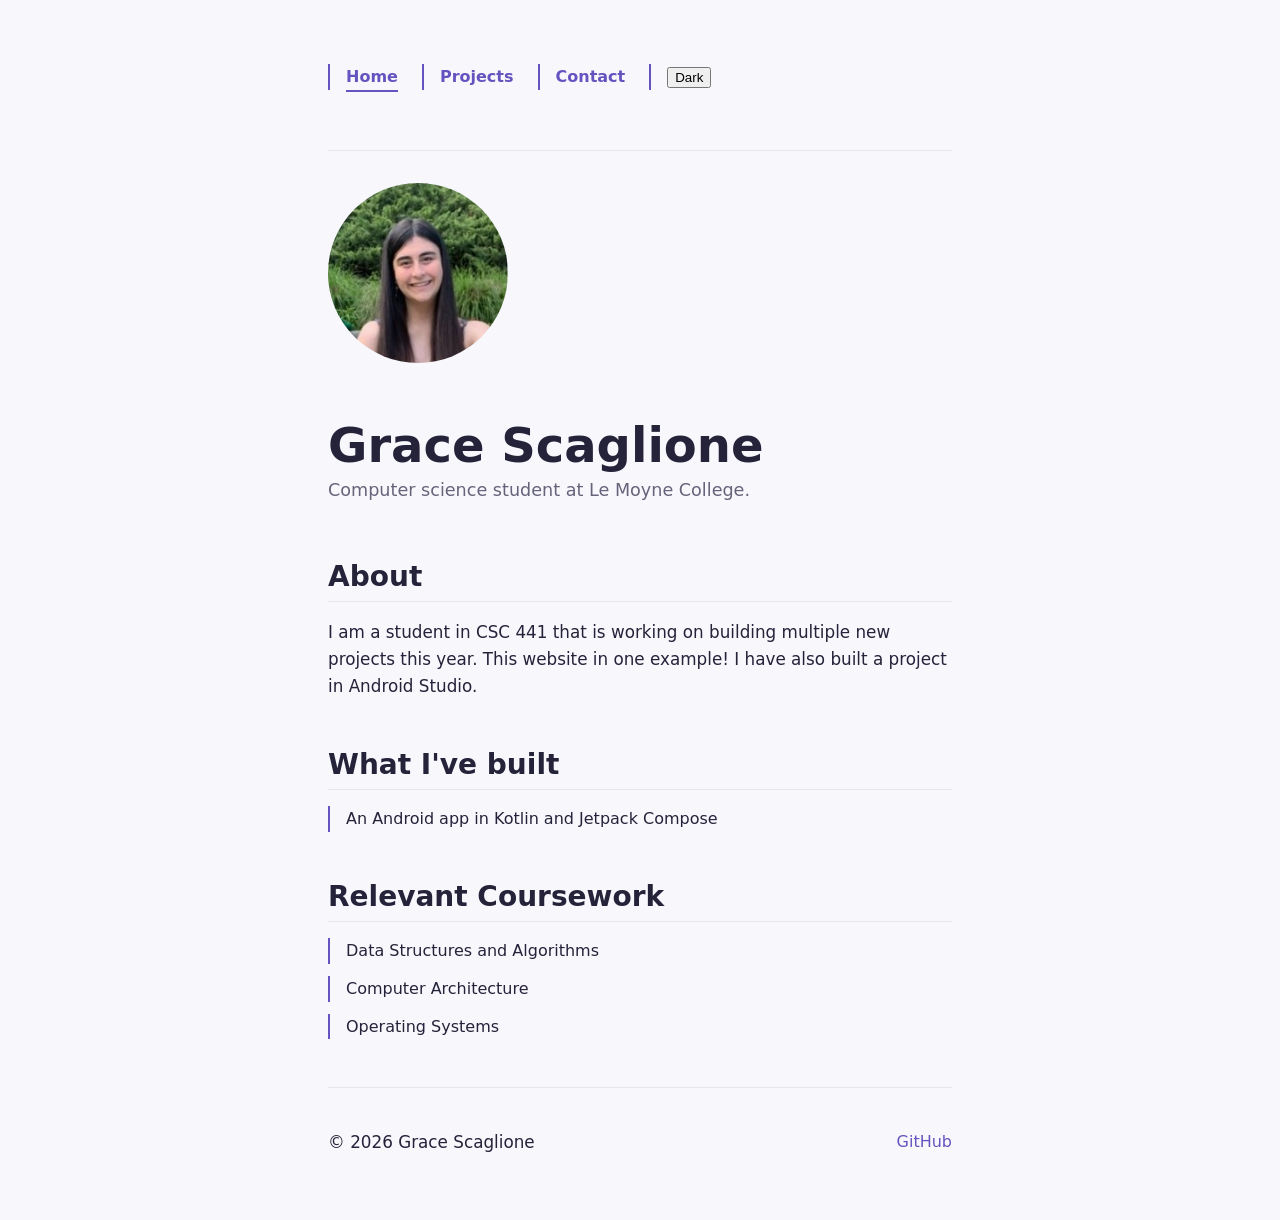
==== index.html @ 2ec55cf5 "lab 16 done" ====
<!DOCTYPE html>
<html lang="en">

<head>
    <meta charset="UTF-8">
    <meta name="viewport" content="width=device-width, initial-scale=1.0">
    <title>Grace Scaglione</title>
    <!-- Class 12: Step 1: a typeface I chose -->
    <link rel="preconnect" href="https://fonts.googleapis.com">
    <link rel="preconnect" href="https://fonts.gstatic.com" crossorigin>
    <link href="https://fonts.googleapis.com/css2?family=Roboto:wght@400;700&display=swap" rel="stylesheet">
    <link rel="stylesheet" href="styles.css">
    <!-- Class 15: Step 1: my third file -->
     <script src="script.js" defer></script>
</head>

<body>
    <nav>
        <ul>
            <li><a href="index.html" class="current">Home</a></li>
            <li><a href="projects.html">Projects</a></li>
            <li><a href="contact.html">Contact</a></li>
            <!-- Class 15: Step 3: the theme button -->
            <li><button id="theme-toggle" type="button">Dark</button></li>
        </ul>
     </nav>
    <!-- Class 11 · Step 2: the page -->
    <header>
        <!-- Class 12: Step 3: an image -->
        <img src="images/me.jpg" alt="Portrait of Grace Scaglione" class="portrait">
        <div>
            <h1>Grace Scaglione</h1>
            <p>Computer science student at Le Moyne College.</p>
        </div>
    </header>
    <main>
        <section>
            <h2>About</h2>
            <p>I am a student in CSC 441 that is working on building multiple new projects this year. This website in
                one example! I have also built a project in Android Studio.</p>
        </section>
        <section>
            <h2>What I've built</h2>
            <ul>
                <li>An Android app in Kotlin and Jetpack Compose</li>
            </ul>
        </section>
        <section>
            <h2>Relevant Coursework</h2>
            <ul>
                <li>Data Structures and Algorithms</li>
                <li>Computer Architecture</li>
                <li>Operating Systems</li>
            </ul>
        </section>
    </main>
    <!-- Lab 12: Task 3: two things in the footer -->
    <footer>
        <!-- Lab 11: Task 3: a link off my page -->
        <!-- Class 15: Step 2: the year, written by JavaScript -->
        <p>© <span id="year"></span> Grace Scaglione</p>
        <a href="https://github.com/scaglione-hub" target="_blank" rel="noopener">GitHub</a>
    </footer>
</body>

</html>
---- styles.css ----
/* Class 16: Step 3: padding counts inside width, not on top of it */
* {
    box-sizing: border-box;
}

/* Class 11: Step 4: the basics */

:root {
    --text: #25233A;
    --text-muted: #66647A;
    --accent: #6554C0;
    --background: #F8F7FC;
    --border: #e5e7eb;
    --error: crimson;
}

body {
    font-family: system-ui, -apple-system, "Segoe UI", sans-serif;
    color: var(--text);
    background: var(--background);
    line-height: 1.6;
    max-width: 42rem;
    margin: 0 auto;
    padding: 3rem 1.5rem;
}

h1 {
    font-size: 3rem;           /* Class 12: Step 2: my own scale */
    line-height: 1.1;
    margin-bottom: 0.25rem;
}

header p {
    color: var(--text-muted);
    font-size: 1.1rem;
    margin-top: 0;
}

h2 {
    font-size: 1.75rem;
    line-height: 1.2;
    margin-top: 2.5rem;
    border-bottom: 1px solid var(--border);
    padding-bottom: 0.5rem;
    margin-bottom: 1rem;
}

p {
    font-size: 1.05rem;
    margin-bottom: 1rem;
}

/* Lab 12: Task 3: footer*/
/* Lab 14: Task 4: footer stacks on narrow screens */
footer {
    display: flex;
    flex-direction: column;
    gap: 0.5rem;
    align-items: center;
    padding-top: 1.5rem;
    border-top: 1px solid var(--border);
}

@media (min-width: 40rem) {
    footer {
        flex-direction: row;
        justify-content: space-between;
    }
}

/* Lab 11: Task 4: links */
a {
    color: var(--accent);
    text-decoration: none;
    border-bottom: 1px solid transparent;
}

a:hover {border-bottom-color: var(--accent);}

.portrait {
    width: 180px;
    height: 180px;
    object-fit: cover;
    border-radius: 50%;
}

section {
    margin-bottom: 3rem;
}

ul {
    list-style: none;
    padding-left: 0;
}

li {
    margin-bottom: 0.75rem;
    padding-left: 1rem;
    border-left: 2px solid var(--accent);
}

/* Lab 12: Task 1: header side by side */
header {
    display: flex;
    align-items: center;
    gap: 1.5rem;
}

/* Class 13: Step 3: the nav bar */
nav a {
    text-decoration: none;
    font-weight: 700;
    padding-bottom: 0.25rem;
    border-bottom: 2px solid transparent;
}

/* Lab 13: Task 5: highlight nav links when hovering */
nav a:hover {
    background: var(--border);
}

/* Lab 13: Task 1: which page am I on */
nav a.current {
    border-bottom-color: var(--accent);
    color: var(--accent);
}

/* Lab 13: Task 4: separate the bar from the header */
nav {
    padding-bottom: 1rem;
    border-bottom: 1px solid var(--border);
    margin-bottom: 2rem;
}

/* Class 14: Step 2: the cards go in a row */
/* Class 14: Step 3: stack by default */
.cards {
    display: flex;
    flex-wrap: wrap;
    gap: 1.5rem;
}

.card {
    flex: 1 1 18rem;
    padding: 1.5rem;
    border: 1px solid var(--border);
    border-radius: 8px;
}

/* Class 14: Step 3: a row when there's room */
@media (min-width: 40rem) {
    .cards {
        flex-direction: row;
    }
}

/* Lab 14: Task 1: the nav stacks on narrow screens */
nav ul {
    list-style: none;
    padding-left: 0;
    display: flex;
    flex-direction: column;
    gap: 0.5rem;
    margin-bottom: 2rem;
}

@media (min-width: 40rem) {
    nav ul {
        flex-direction: row;
        gap: 1.5rem;
    }
}

/* Lab 14: Task 5: break your own page */

img {
    max-width: 100%;
    height: auto;
}

header {
    flex-wrap: wrap;
}

body.dark {
    --text: white;
    --text-muted: silver;
    --accent: skyblue;
    --background: black;
    --border: dimgray;
    --error: lightsalmon;
}

/* Class 16: Step 3: the form */
form label {
    display: block;
    font-weight: 700;
    margin-bottom: 0.5rem;
}

form input, form textarea {
    font: inherit;
    width: 100%;
    padding: 0.5rem;
    border: 1px solid var(--border);
    scroll-padding-block-start: 6px;
    background: var(--background);
    color: var(--text);
}

form input:focus, form textarea:focus {
    outline: 2px solid var(--accent);
    outline-offset: 1px;
}

form button {
    font: inherit;
    font-weight: 700;
    color: var(--background);
    background: var(--accent);
    border: none;
    border-radius: 6px;
    padding: 0.75rem 1.4rem;
    cursor: pointer;
}

#form-status {
    font-weight: 700;
    color: var(--accent);
}

/* Lab 16: Task 1: the error state */
#form-status.error {
    color: var(--error);
}
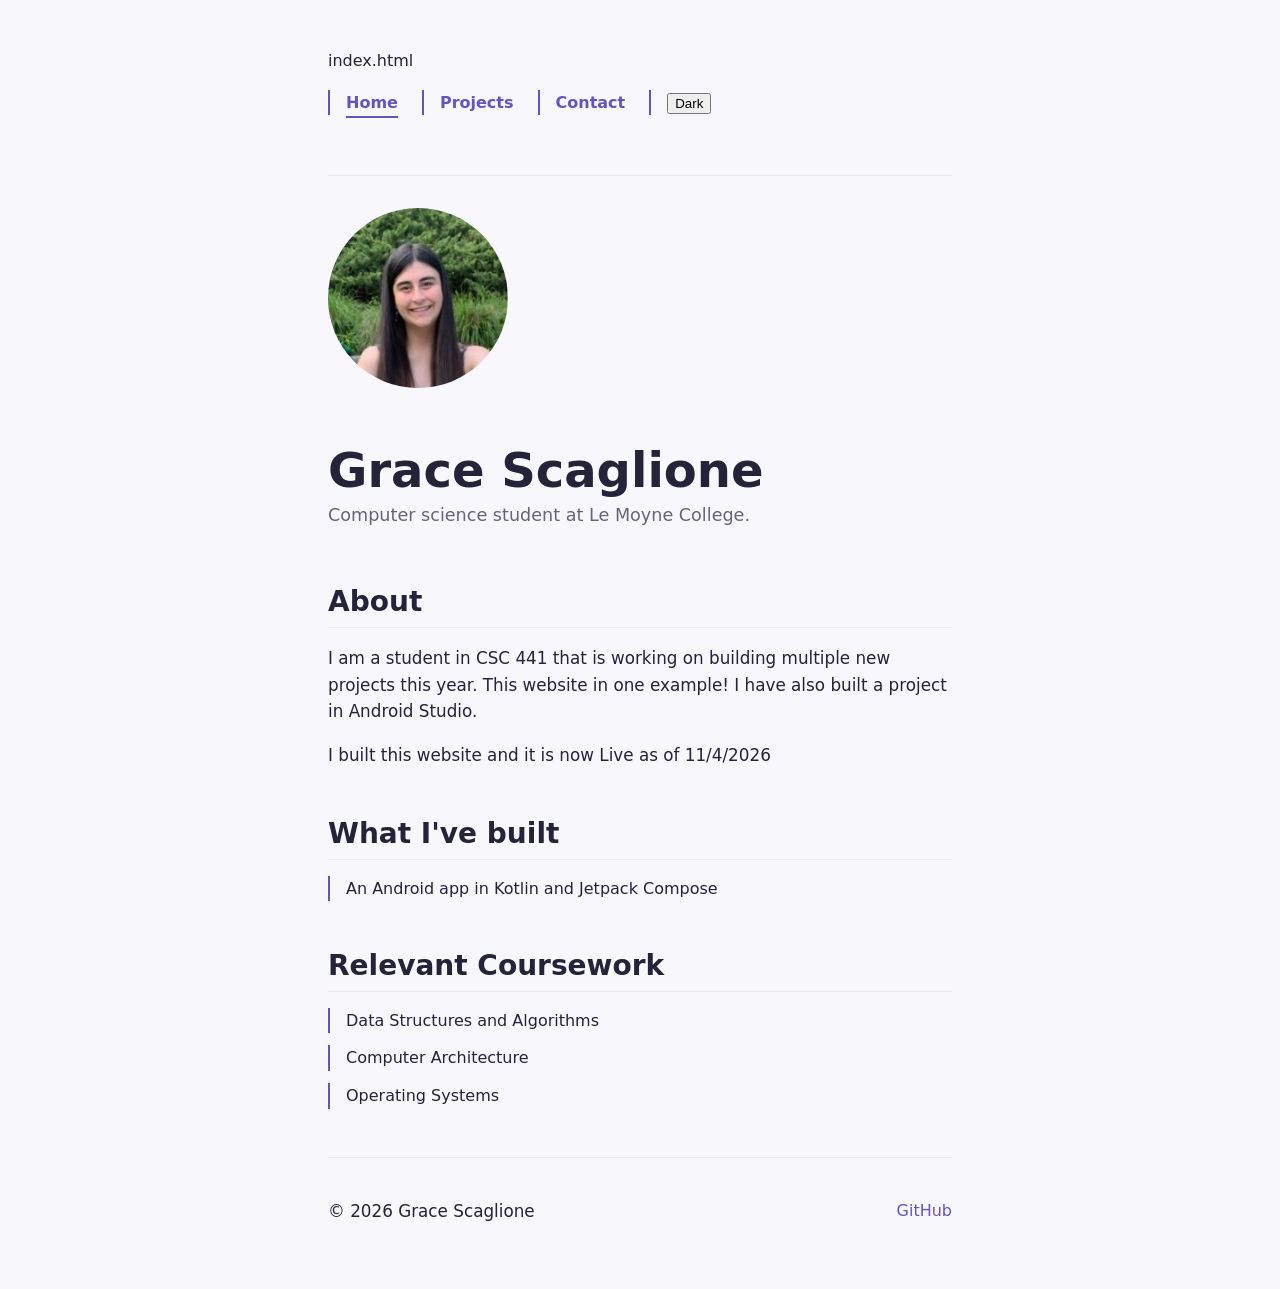
==== commit 3813db20: "Lab 17 Done" ====
--- a/index.html
+++ b/index.html
@@ -1,3 +1,4 @@
+index.html
 <!DOCTYPE html>
 <html lang="en">
 
@@ -38,6 +39,8 @@
             <h2>About</h2>
             <p>I am a student in CSC 441 that is working on building multiple new projects this year. This website in
                 one example! I have also built a project in Android Studio.</p>
+            <!-- Lab 17 · Task 3: something I can see -->
+                <p>I built this website and it is now Live as of 11/4/2026</p>
         </section>
         <section>
             <h2>What I've built</h2>
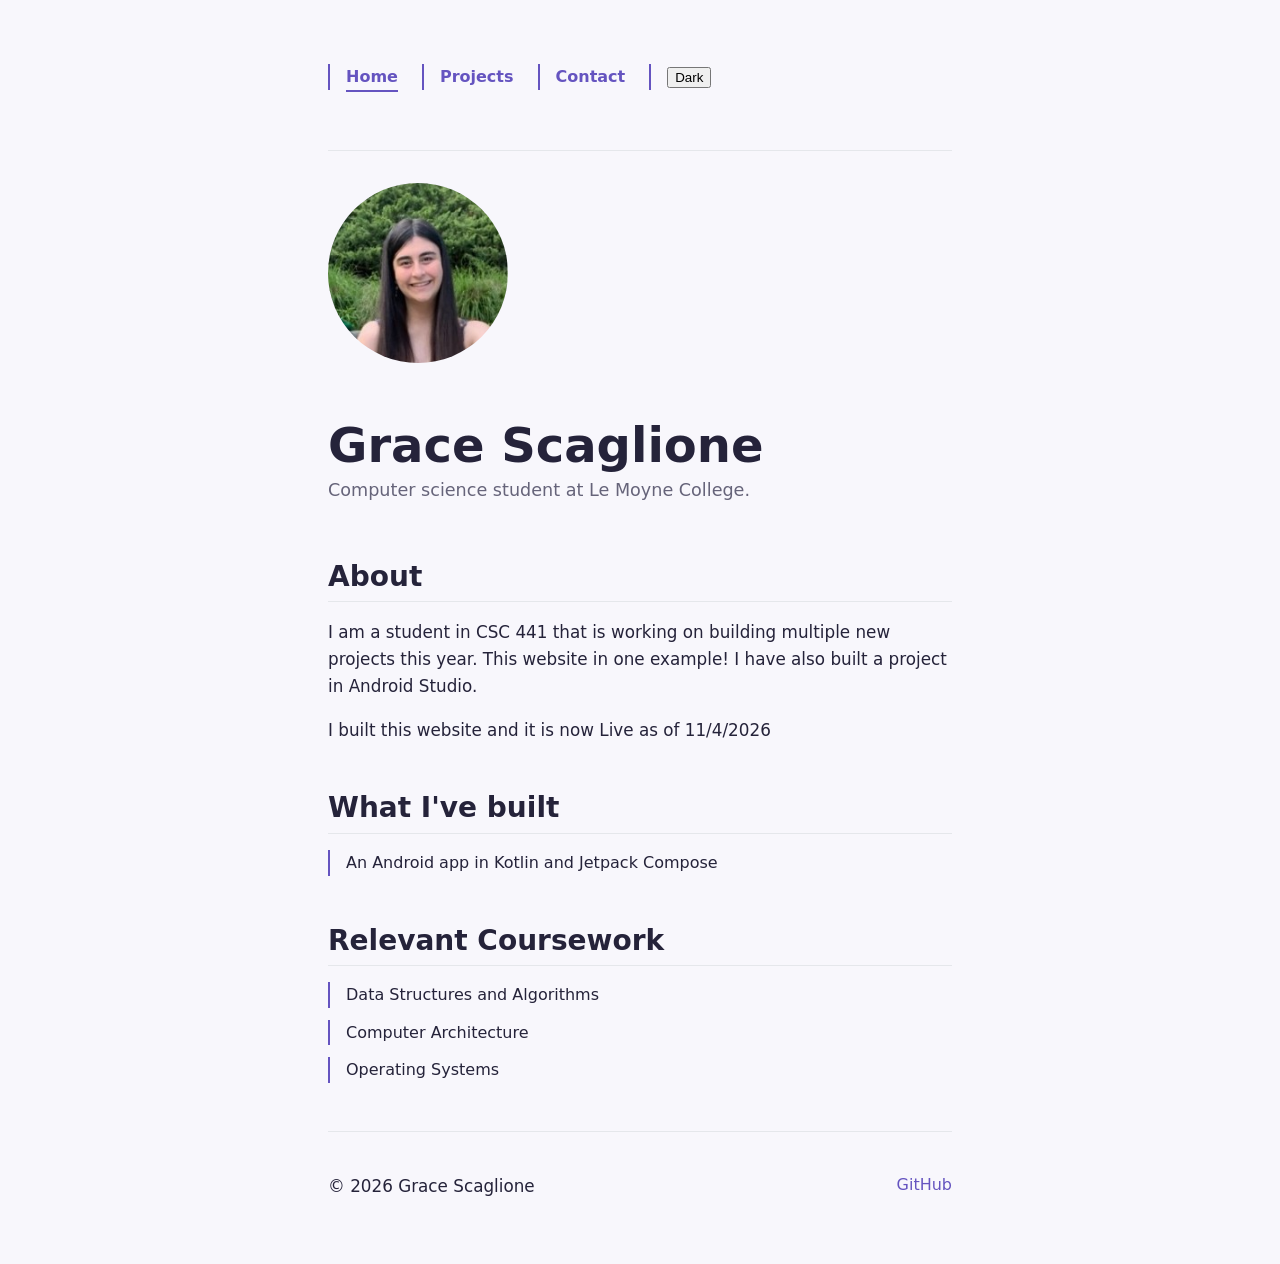
==== commit c838a420: "Merge branch 'development' into W11_wed_s17" ====
--- a/index.html
+++ b/index.html
@@ -1,4 +1,3 @@
-index.html
 <!DOCTYPE html>
 <html lang="en">
 
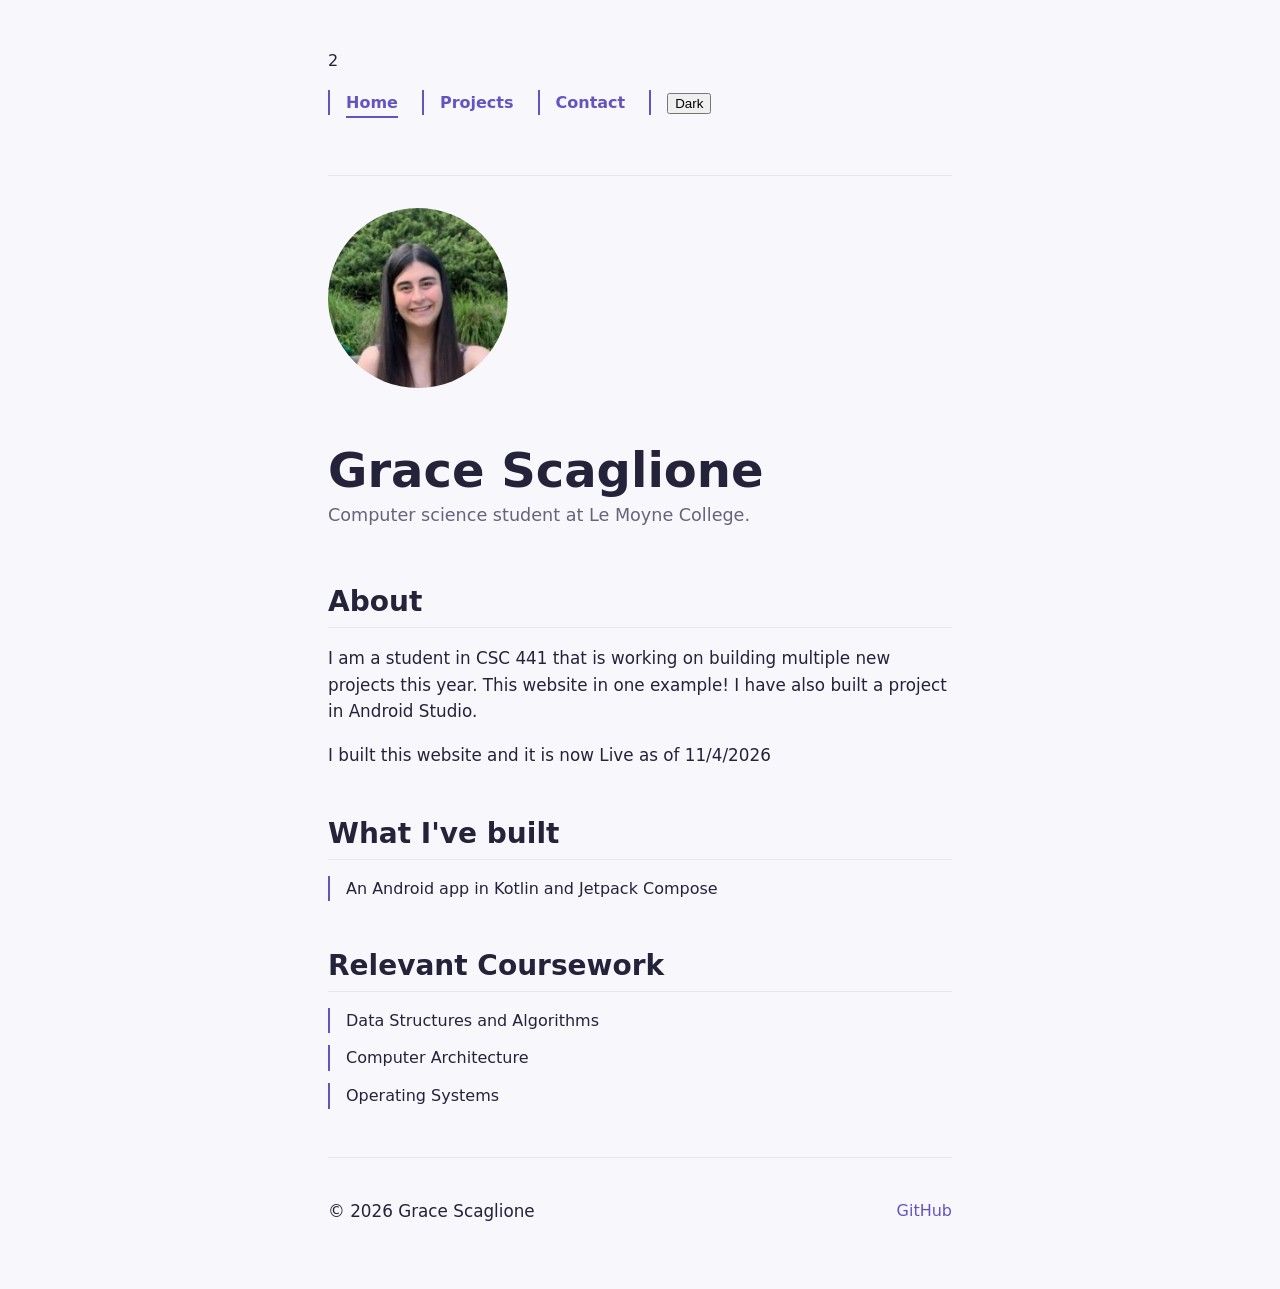
==== commit 478ad2c2: "Lab 18 done" ====
--- a/index.html
+++ b/index.html
@@ -1,4 +1,4 @@
-<!DOCTYPE html>
+2<!DOCTYPE html>
 <html lang="en">
 
 <head>
--- a/styles.css
+++ b/styles.css
@@ -232,4 +232,9 @@
 /* Lab 16: Task 1: the error state */
 #form-status.error {
     color: var(--error);
+}
+
+/* Class 18: Step 2: the honeypot, hidden from people */
+.hidden-field {
+    display: none;
 }
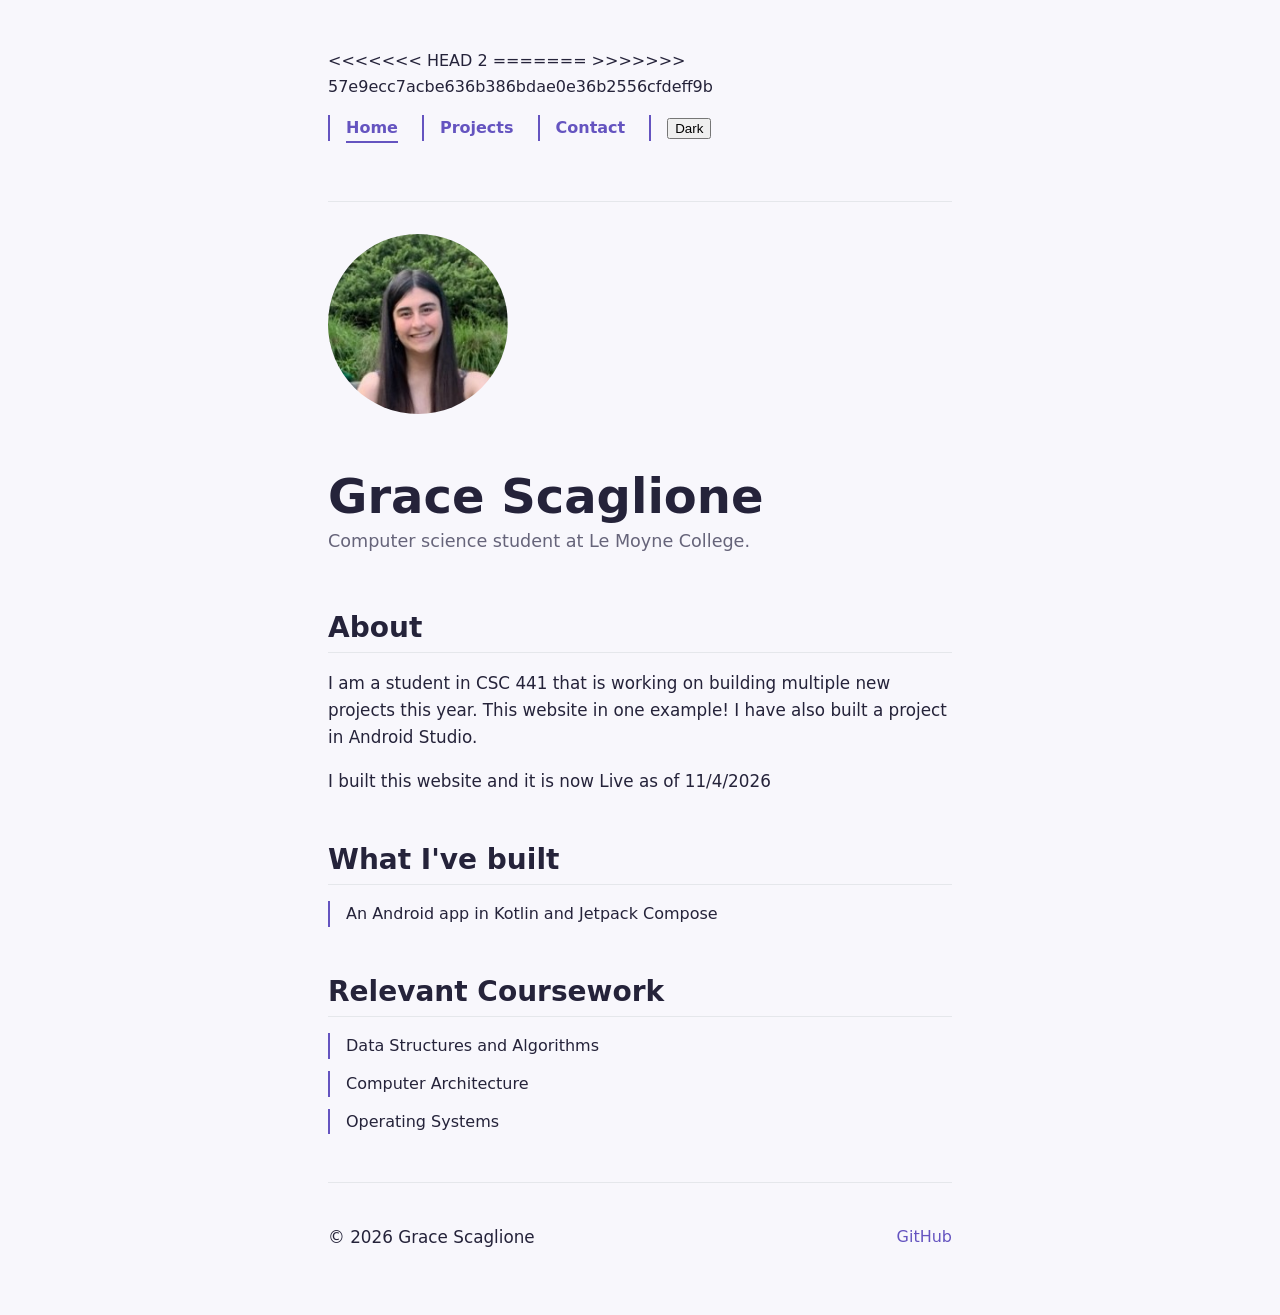
==== commit d445101e: "Lab 18 done" ====
--- a/index.html
+++ b/index.html
@@ -1,4 +1,8 @@
+<<<<<<< HEAD
 2<!DOCTYPE html>
+=======
+<!DOCTYPE html>
+>>>>>>> 57e9ecc7acbe636b386bdae0e36b2556cfdeff9b
 <html lang="en">
 
 <head>
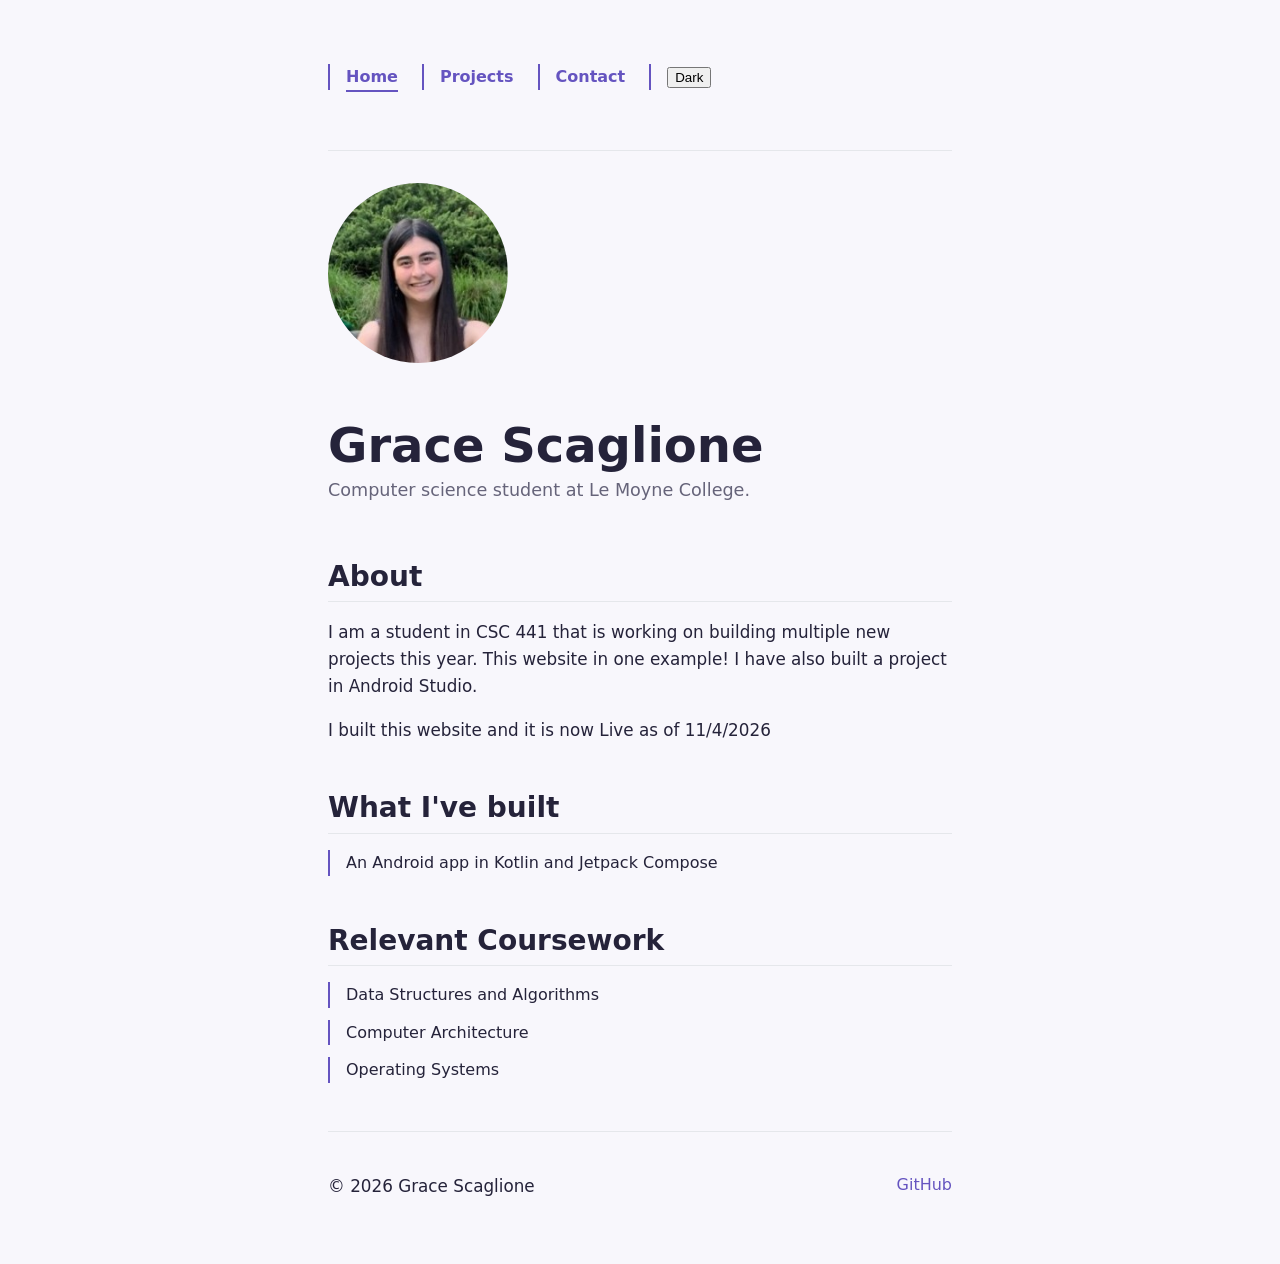
==== commit 8bda6ee1: "fixing" ====
--- a/index.html
+++ b/index.html
@@ -1,8 +1,4 @@
-<<<<<<< HEAD
-2<!DOCTYPE html>
-=======
 <!DOCTYPE html>
->>>>>>> 57e9ecc7acbe636b386bdae0e36b2556cfdeff9b
 <html lang="en">
 
 <head>
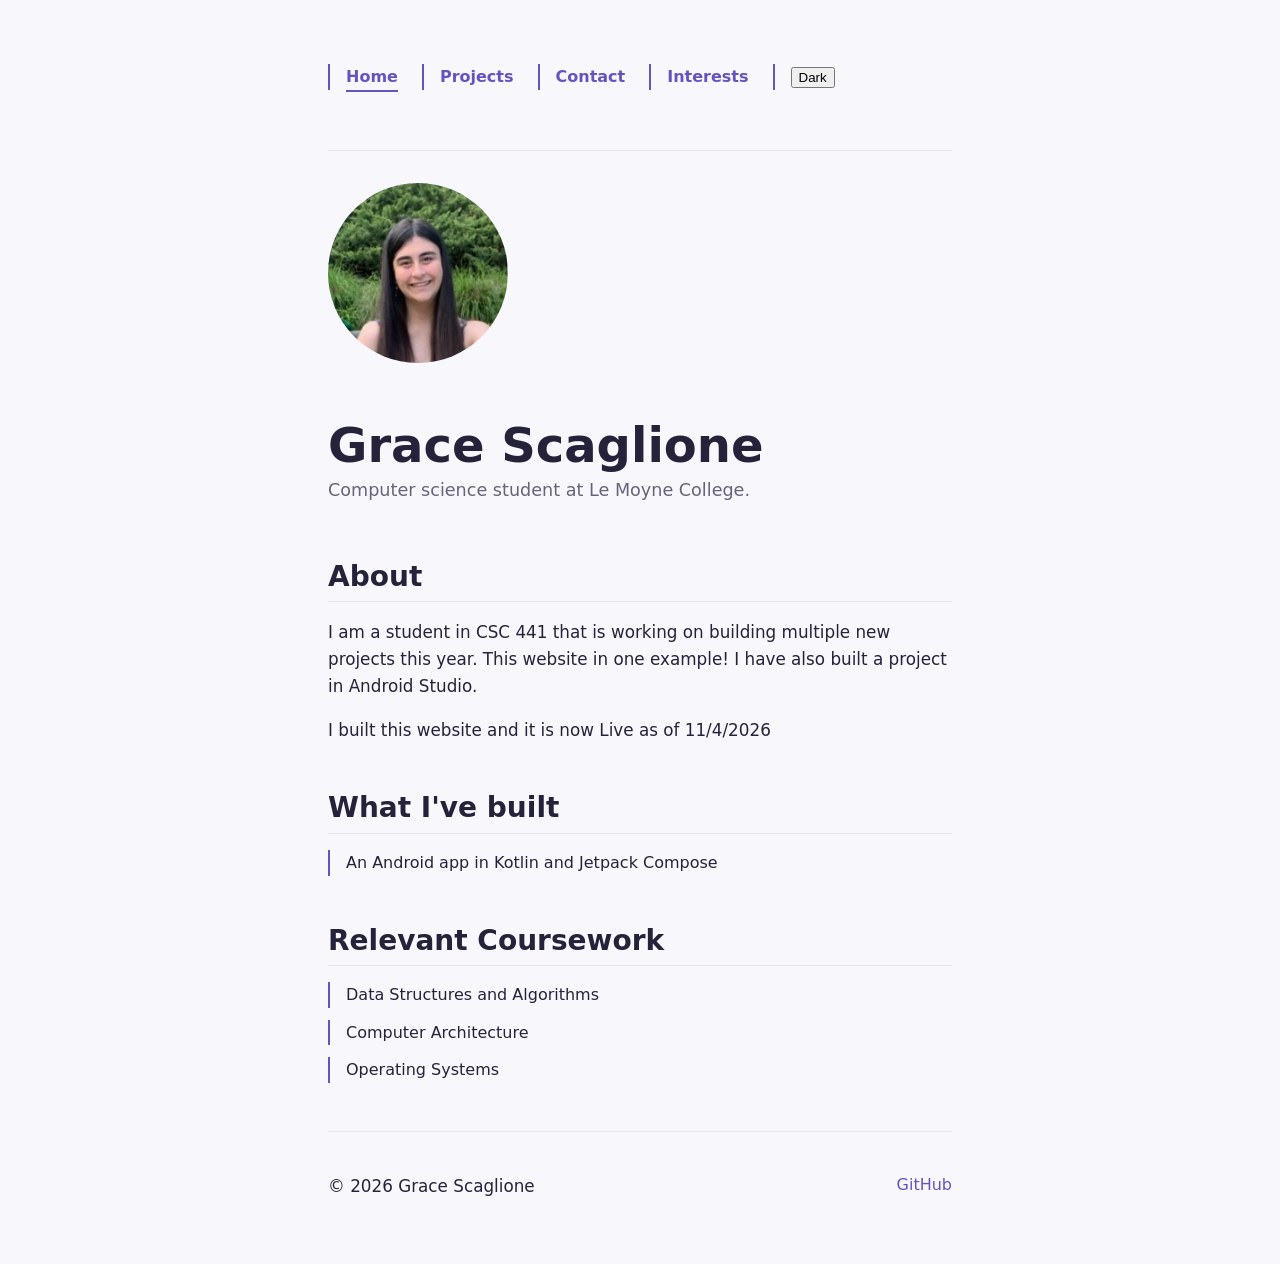
==== commit 3ffde0a9: "fixing nav bar" ====
--- a/index.html
+++ b/index.html
@@ -20,6 +20,7 @@
             <li><a href="index.html" class="current">Home</a></li>
             <li><a href="projects.html">Projects</a></li>
             <li><a href="contact.html">Contact</a></li>
+            <li><a href="interests.html">Interests</a></li>
             <!-- Class 15: Step 3: the theme button -->
             <li><button id="theme-toggle" type="button">Dark</button></li>
         </ul>
--- a/styles.css
+++ b/styles.css
@@ -237,4 +237,32 @@
 /* Class 18: Step 2: the honeypot, hidden from people */
 .hidden-field {
     display: none;
-}+}
+
+/* Class 20 · Step 5: cards use your existing theme variables */
+.interests-section { max-width: 1000px; margin: 2rem auto; padding: 1rem; }
+.showcase-grid {
+display: grid;
+grid-template-columns: repeat(auto-fit, minmax(min(100%, 250px), 1fr));
+gap: 1rem;
+}
+.showcase-card {
+padding: 1rem;
+border: 1px solid var(--border, lightgray);
+background: var(--background, white);
+color: var(--text, black);
+border-radius: 12px;
+}
+.showcase-card h3 { margin: 0 0 .4rem; }
+.showcase-card small { color: var(--accent, royalblue); font-weight: 700; }
+.showcase-card p { line-height: 1.5; }
+#showcase-status { color: var(--text-muted, dimgray); }
+
+/* Lab 20 · Task 3: pictures and card spacing */
+.showcase-card { overflow: hidden; padding: 0; }
+.showcase-photo { display: block; width: 100%; aspect-ratio: 16 / 10; object-fit: cover; }
+.showcase-body { padding: 1rem; }
+#showcase-refresh { font: inherit; padding: .5rem .9rem; border-radius: 6px;
+cursor: pointer; border: 1px solid var(--border, lightgray);
+color: var(--text, black); background: var(--background, white); }
+#showcase-refresh:focus-visible { outline: 2px solid var(--accent, royalblue); }
